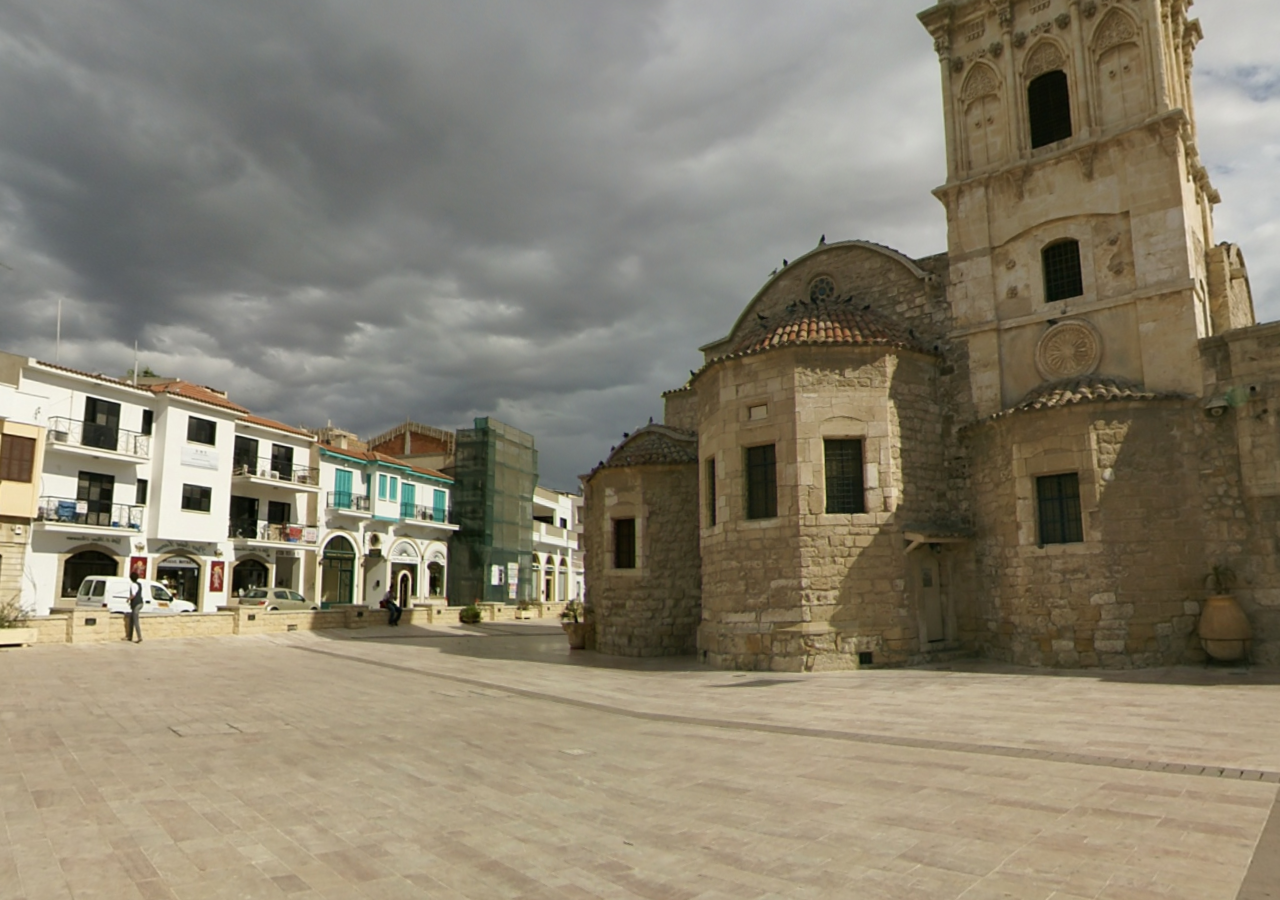
==== SkyBox render/index.html @ ff62b0a9 "SkyBox :tokyo_tower:" ====
<!DOCTYPE html>
<html lang="en">
  <head>
    <meta charset="UTF-8" />
    <meta name="viewport" content="width=device-width, initial-scale=1.0" />
    <meta http-equiv="X-UA-Compatible" content="ie=edge" />
    <link rel="stylesheet" href="./style.css" />
    <title>Skybox</title>
  </head>
  <body>
    <script src="./three.js"></script>
    <script src="./OrbitControls.js"></script>
    <script src="./app.js"></script>
  </body>
</html>
---- SkyBox render/style.css ----
body {
  width: 100vw;
  height: 100vh;
  margin: 0;
  overflow: hidden;
}
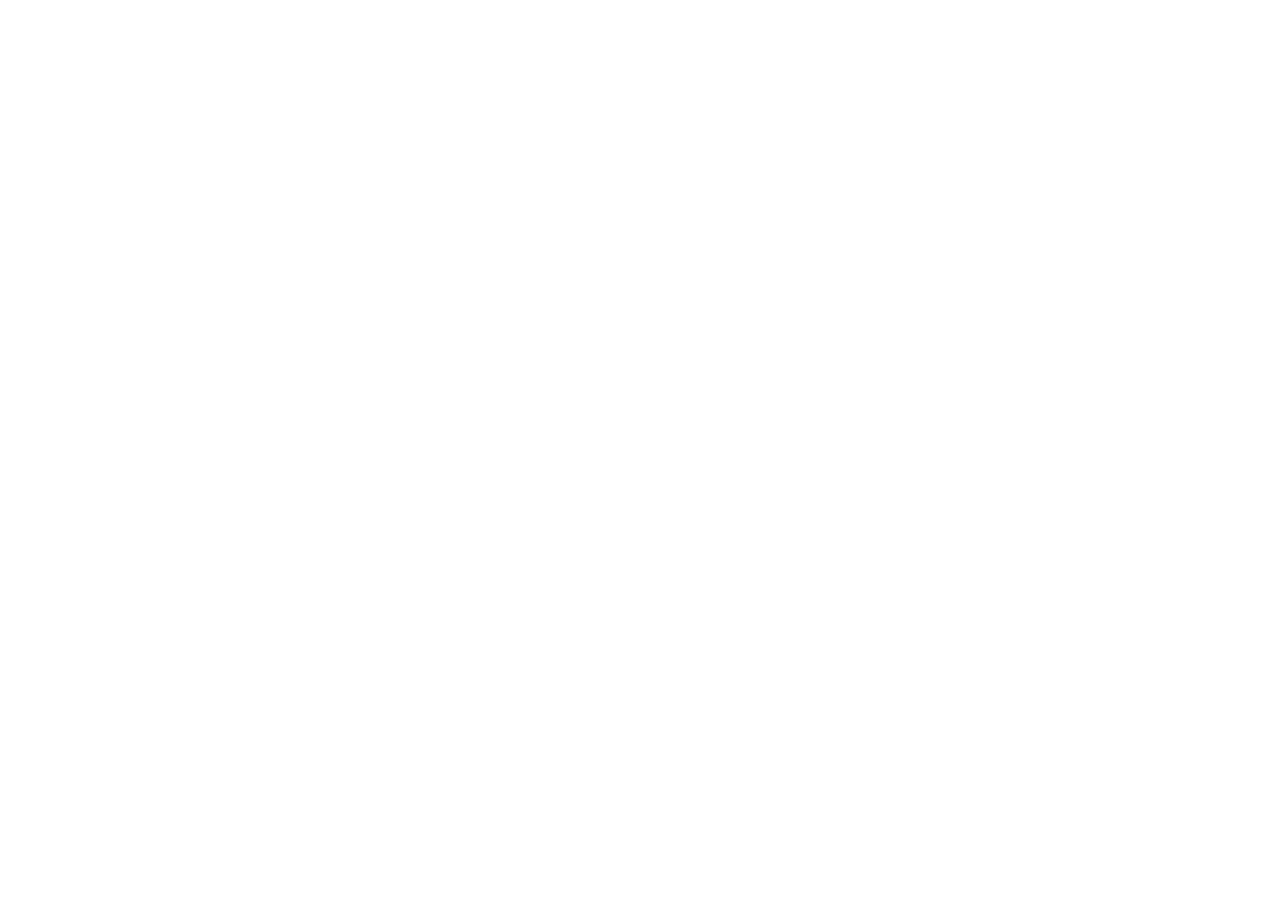
==== commit c4bc339c: "Fix" ====
--- a/SkyBox render/index.html
+++ b/SkyBox render/index.html
@@ -8,8 +8,8 @@
     <title>Skybox</title>
   </head>
   <body>
-    <script src="./three.js"></script>
-    <script src="./OrbitControls.js"></script>
-    <script src="./app.js"></script>
+    <script src="../res/three.js"></script>
+    <script src="../res/OrbitControls.js"></script>
+    <script src="../res/app.js"></script>
   </body>
 </html>
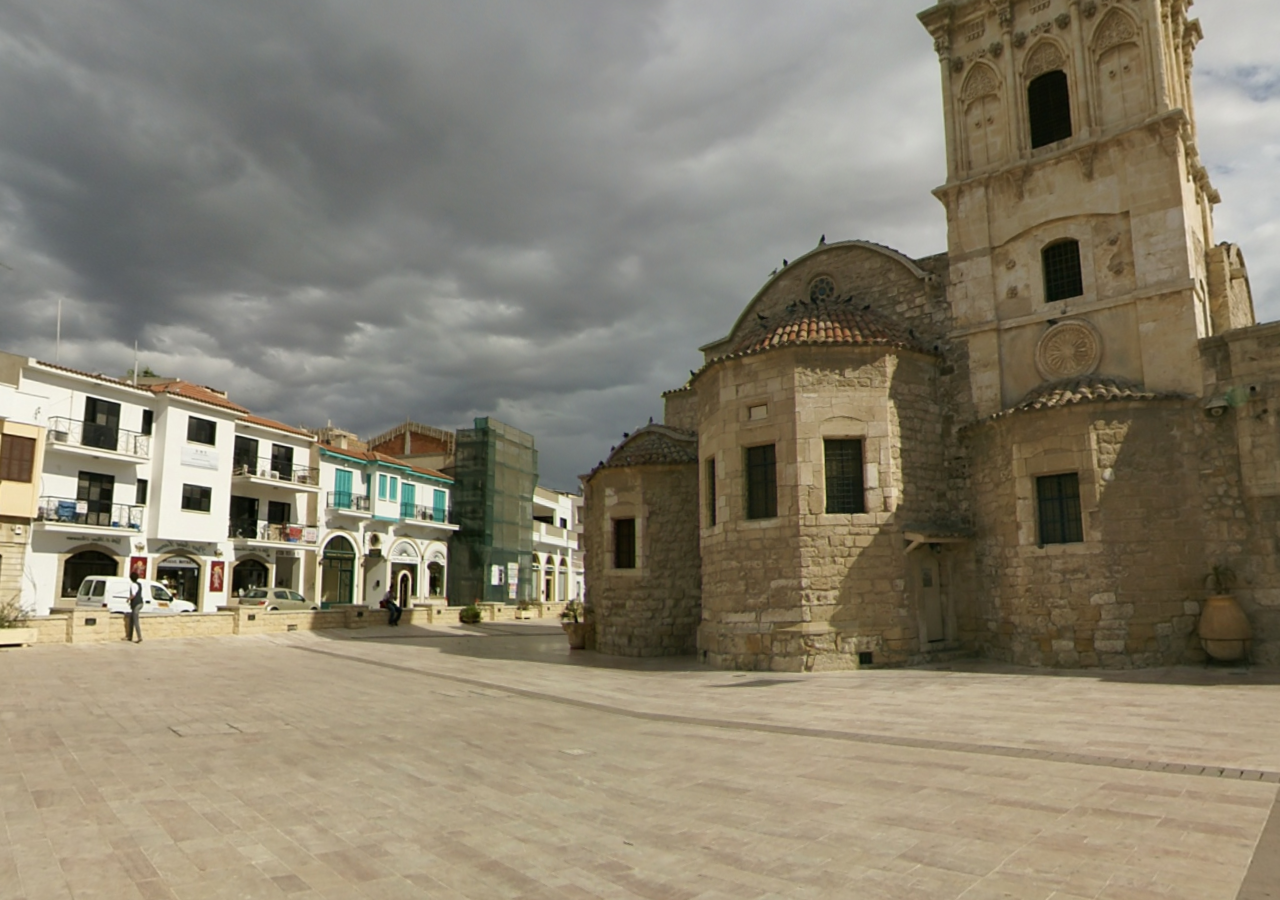
==== commit 871e0d91: "Fix" ====
--- a/SkyBox render/index.html
+++ b/SkyBox render/index.html
@@ -8,8 +8,8 @@
     <title>Skybox</title>
   </head>
   <body>
-    <script src="../res/three.js"></script>
-    <script src="../res/OrbitControls.js"></script>
-    <script src="../res/app.js"></script>
+    <script src="./three.js"></script>
+    <script src="./OrbitControls.js"></script>
+    <script src="./app.js"></script>
   </body>
 </html>
